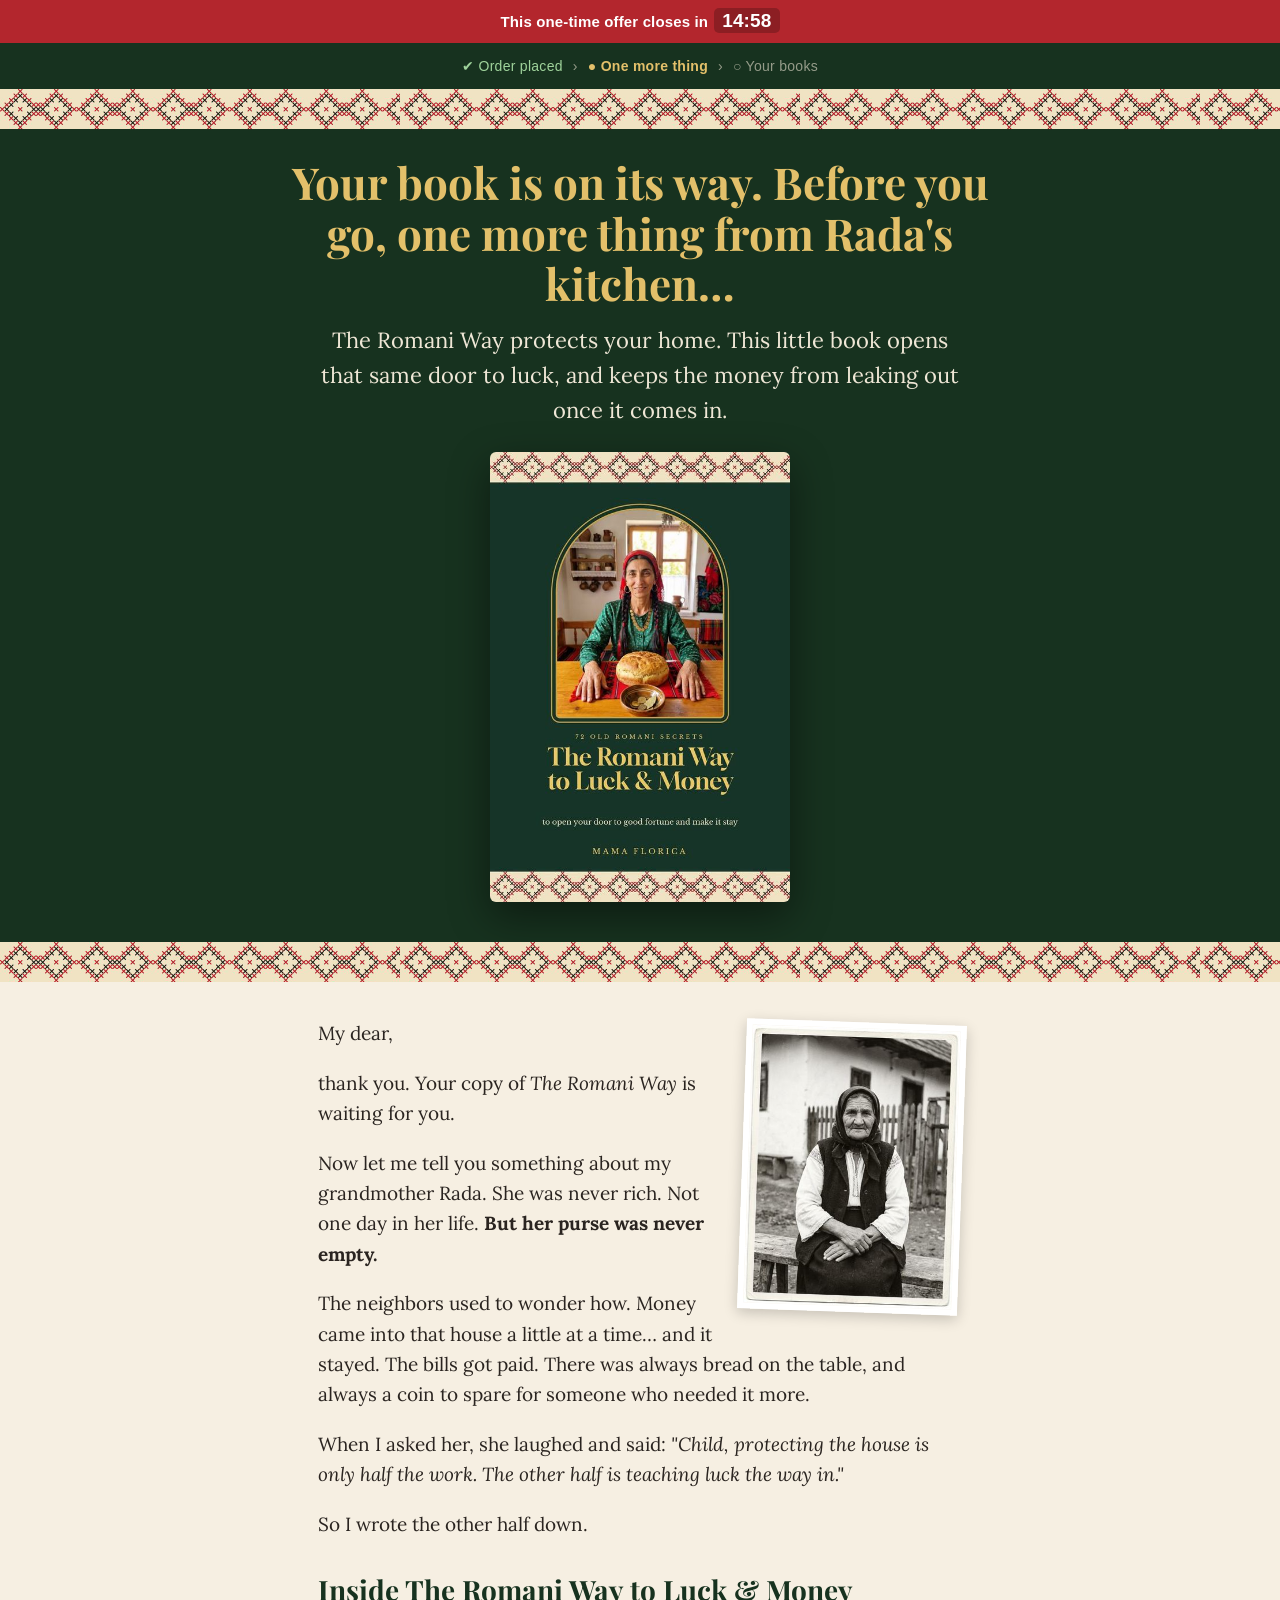
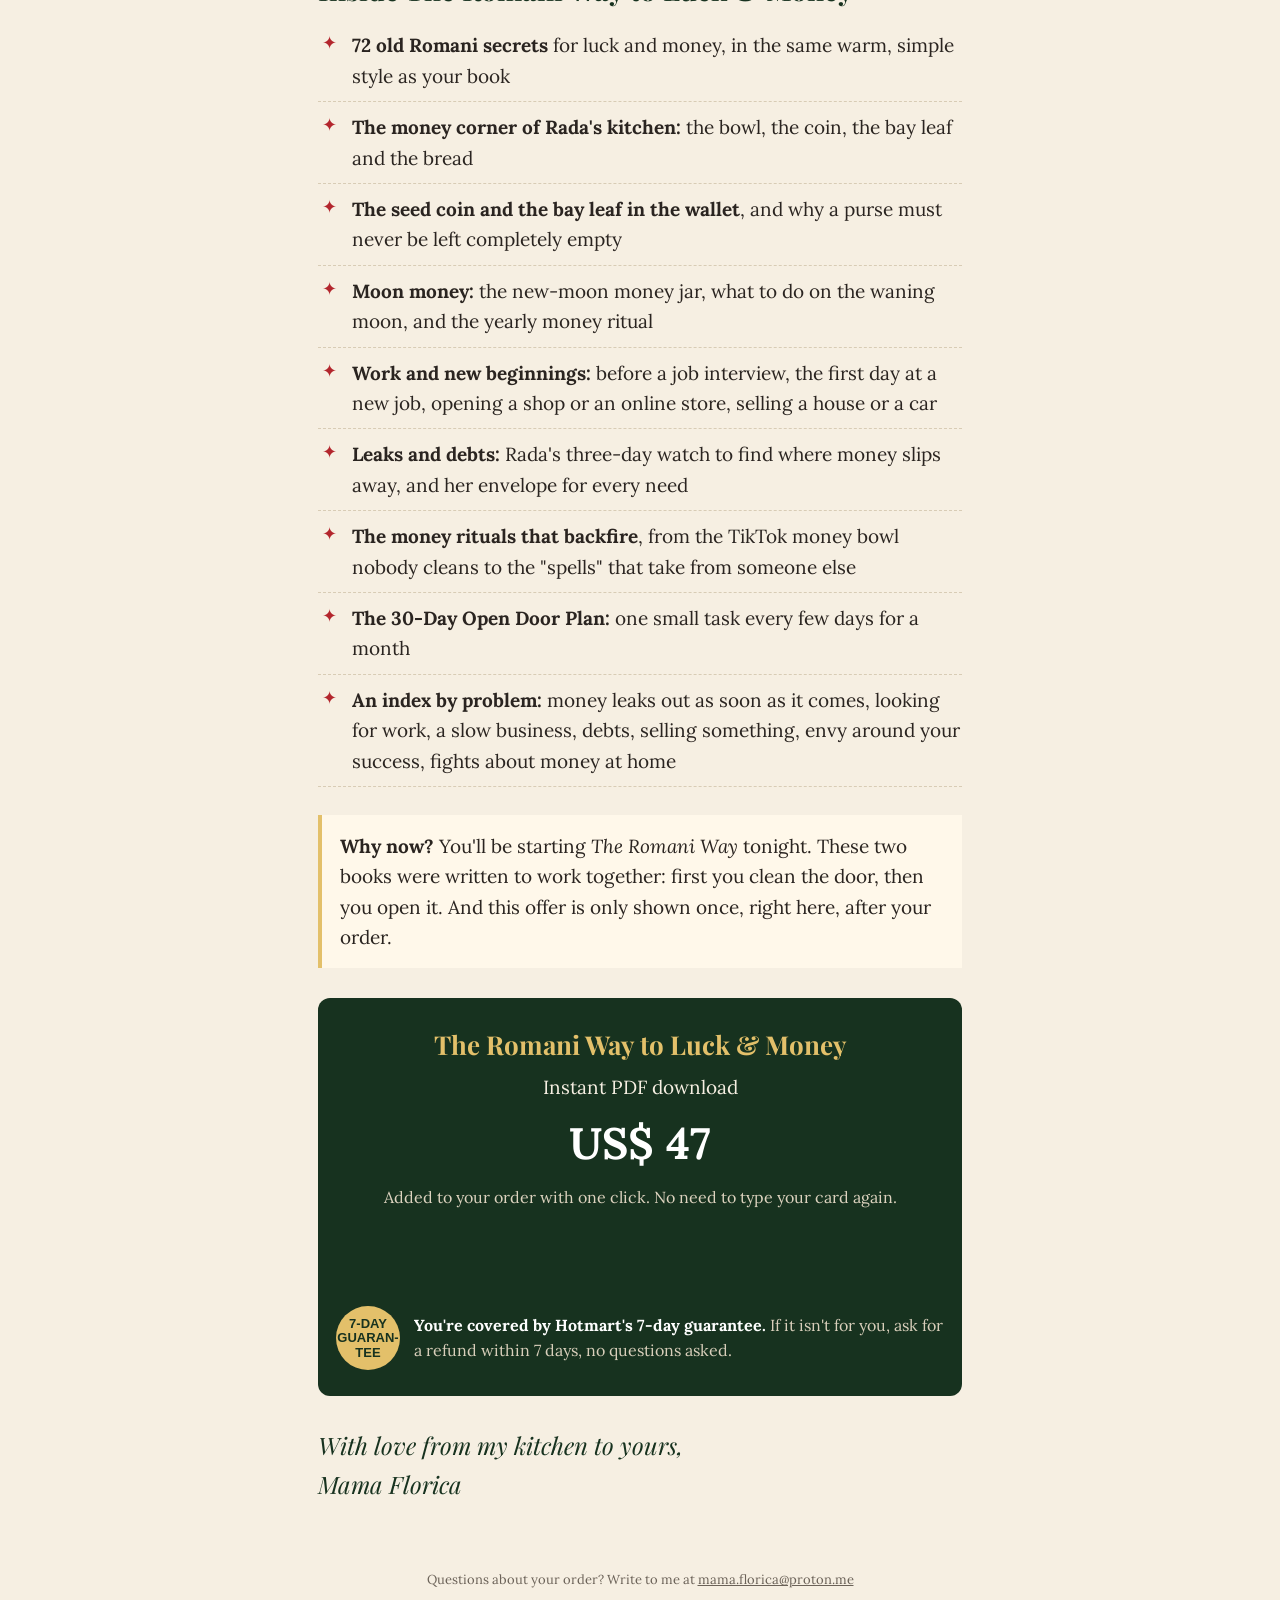
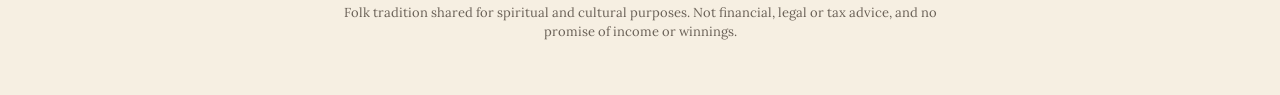
==== luck-and-money.html @ 4f9c2019 "Add files via upload" ====
<!doctype html>
<html lang="en">
<head>
<meta charset="utf-8">
<meta name="viewport" content="width=device-width,initial-scale=1">
<meta name="robots" content="noindex">
<title>One more thing from Rada's kitchen | Mama Florica</title>
<link rel="preconnect" href="https://fonts.googleapis.com"><link rel="preconnect" href="https://fonts.gstatic.com" crossorigin>
<link href="https://fonts.googleapis.com/css2?family=Lora:ital,wght@0,400;0,700;1,400&family=Playfair+Display:ital,wght@0,700;1,400&display=swap" rel="stylesheet">
<link rel="stylesheet" href="style.css">
</head>
<body>
<div class="timer"><span id="timer-label">This one-time offer closes in</span><b id="countdown">15:00</b></div>
<div class="steps"><span class="done">✔ Order placed</span><span>›</span><span class="now">● One more thing</span><span>›</span><span>○ Your books</span></div>
<div class="border"></div>
<section class="hero">
  <h1>Your book is on its way. Before you go, one more thing from Rada's kitchen…</h1>
  <p class="sub">The Romani Way protects your home. This little book opens that same door to luck, and keeps the money from leaking out once it comes in.</p>
  <img class="cover" src="luck-money.jpg" alt="The Romani Way to Luck &amp; Money, by Mama Florica" width="520" height="780">
</section>
<div class="border"></div>

<main>
  <div class="letter">
    <img class="portrait" src="rada.jpg" alt="Grandmother Rada" width="360" height="481">
    <p>My dear,</p>
    <p>thank you. Your copy of <i>The Romani Way</i> is waiting for you.</p>
    <p>Now let me tell you something about my grandmother Rada. She was never rich. Not one day in her life. <b>But her purse was never empty.</b></p>
    <p>The neighbors used to wonder how. Money came into that house a little at a time… and it stayed. The bills got paid. There was always bread on the table, and always a coin to spare for someone who needed it more.</p>
    <p>When I asked her, she laughed and said: <i>"Child, protecting the house is only half the work. The other half is teaching luck the way in."</i></p>
    <p>So I wrote the other half down.</p>
  </div>

  <h2>Inside The Romani Way to Luck &amp; Money</h2>
  <ul class="inside">
    <li><b>72 old Romani secrets</b> for luck and money, in the same warm, simple style as your book</li>
    <li><b>The money corner of Rada's kitchen:</b> the bowl, the coin, the bay leaf and the bread</li>
    <li><b>The seed coin and the bay leaf in the wallet</b>, and why a purse must never be left completely empty</li>
    <li><b>Moon money:</b> the new-moon money jar, what to do on the waning moon, and the yearly money ritual</li>
    <li><b>Work and new beginnings:</b> before a job interview, the first day at a new job, opening a shop or an online store, selling a house or a car</li>
    <li><b>Leaks and debts:</b> Rada's three-day watch to find where money slips away, and her envelope for every need</li>
    <li><b>The money rituals that backfire</b>, from the TikTok money bowl nobody cleans to the "spells" that take from someone else</li>
    <li><b>The 30-Day Open Door Plan:</b> one small task every few days for a month</li>
    <li><b>An index by problem:</b> money leaks out as soon as it comes, looking for work, a slow business, debts, selling something, envy around your success, fights about money at home</li>
  </ul>

  <div class="why"><b>Why now?</b> You'll be starting <i>The Romani Way</i> tonight. These two books were written to work together: first you clean the door, then you open it. And this offer is only shown once, right here, after your order.</div>

  <div class="offer">
    <h3>The Romani Way to Luck &amp; Money</h3>
    <div>Instant PDF download</div>
    <div class="price">US$ 47</div>
    <p class="note">Added to your order with one click. No need to type your card again.</p>
    <!-- HOTMART FUNNEL WIDGET: START -->
    <div id="hotmart-sales-funnel"></div>
    <!-- HOTMART FUNNEL WIDGET: END -->
    <div class="closed">This offer has closed. Your order is complete: check your email for your book.</div>
    <div class="guarantee"><div class="seal">7-DAY<br>GUARAN&shy;TEE</div><div><b>You're covered by Hotmart's 7-day guarantee.</b> If it isn't for you, ask for a refund within 7 days, no questions asked.</div></div>
  </div>

  <p class="sign">With love from my kitchen to yours,<br>Mama Florica</p>
</main>

<footer>
  <p>Questions about your order? Write to me at <a href="mailto:mama.florica@proton.me">mama.florica@proton.me</a></p>
  <p>Folk tradition shared for spiritual and cultural purposes. Not financial, legal or tax advice, and no promise of income or winnings.</p>
</footer>
<script src="timer.js"></script>
</body>
</html>
---- style.css ----
:root{--green:#17321f;--green2:#20422a;--gold:#e3c06a;--cream:#f6efe2;--ink:#2a2420;--red:#b3262d;--muted:#6b6258}
*{box-sizing:border-box}
html,body{margin:0}
body{background:var(--cream);color:var(--ink);font-family:Lora,Georgia,serif;font-size:19px;line-height:1.6}
.border{height:40px;background:url(border.jpg) repeat-x;background-size:auto 40px}
.steps{display:flex;justify-content:center;gap:10px;flex-wrap:wrap;padding:12px 16px;background:var(--green);color:#e9e2d0;font-family:Arial,sans-serif;font-size:14px;letter-spacing:.02em}
.steps span{opacity:.6}.steps .done{opacity:1;color:#9fd39b}.steps .now{opacity:1;color:var(--gold);font-weight:bold}
.hero{background:var(--green);color:var(--cream);text-align:center;padding:28px 16px 40px}
.hero h1{font-family:"Playfair Display",Georgia,serif;font-weight:700;color:var(--gold);font-size:clamp(28px,6vw,44px);line-height:1.15;margin:0 auto 14px;max-width:760px}
.hero p.sub{font-size:clamp(18px,3.5vw,22px);max-width:640px;margin:0 auto 24px;color:#efe7d6}
.cover{display:block;width:min(300px,70vw);margin:0 auto;border-radius:6px;box-shadow:0 14px 40px rgba(0,0,0,.45)}
main{max-width:680px;margin:0 auto;padding:36px 18px 20px}
.letter p{margin:0 0 1em}
.sign{font-family:"Playfair Display",Georgia,serif;font-style:italic;font-size:24px;color:var(--green)}
.portrait{float:right;width:42%;max-width:220px;margin:4px 0 12px 18px;border:6px solid #fff;box-shadow:0 4px 14px rgba(0,0,0,.2);transform:rotate(2deg)}
.portrait.wide{float:none;width:100%;max-width:none;margin:0 0 18px;transform:none}
h2{font-family:"Playfair Display",Georgia,serif;color:var(--green);font-size:28px;line-height:1.2;margin:34px 0 14px;clear:both}
ul.inside{list-style:none;padding:0;margin:0}
ul.inside li{padding:10px 0 10px 34px;position:relative;border-bottom:1px dashed #d8ccb5}
ul.inside li:before{content:"✦";position:absolute;left:4px;top:9px;color:var(--red);font-size:18px}
.why{background:#fff8ea;border-left:4px solid var(--gold);padding:16px 18px;margin:28px 0}
.offer{background:var(--green);color:var(--cream);border-radius:12px;padding:26px 18px;text-align:center;margin:30px 0}
.offer h3{font-family:"Playfair Display",Georgia,serif;color:var(--gold);font-size:26px;margin:0 0 6px}
.offer .price{font-size:44px;font-weight:700;color:#fff;margin:6px 0}
.offer .note{font-size:16px;color:#ddd3bf;margin:0 0 18px}
#hotmart-sales-funnel{min-height:60px}
.guarantee{display:flex;gap:14px;align-items:center;font-size:16px;color:var(--muted);margin:10px 0 0;text-align:left}
.guarantee b{color:var(--ink)}
.seal{flex:0 0 64px;height:64px;border-radius:50%;background:var(--gold);color:var(--green);display:flex;align-items:center;justify-content:center;font:700 13px/1.1 Arial,sans-serif;text-align:center}
footer{max-width:680px;margin:0 auto;padding:10px 18px 40px;font-size:13px;color:var(--muted);text-align:center;line-height:1.5}
footer a{color:var(--muted)}
@media (max-width:520px){body{font-size:18px}.portrait{width:46%}}
img{height:auto;max-width:100%}
.offer .guarantee{color:#d9cfbb;margin-top:18px}.offer .guarantee b{color:#fff}
.timer{position:sticky;top:0;z-index:10;background:var(--red);color:#fff;text-align:center;padding:9px 12px;font:600 15px/1.3 Arial,sans-serif;letter-spacing:.01em}
.timer b{font-size:19px;font-variant-numeric:tabular-nums;background:rgba(0,0,0,.22);padding:2px 8px;border-radius:5px;margin-left:6px}
.closed{display:none;background:#fff8ea;color:var(--ink);border-radius:8px;padding:16px;font-size:17px}
body.expired #hotmart-sales-funnel,body.expired .price,body.expired .note{display:none}
body.expired .closed{display:block}
body.expired .timer{background:#555}
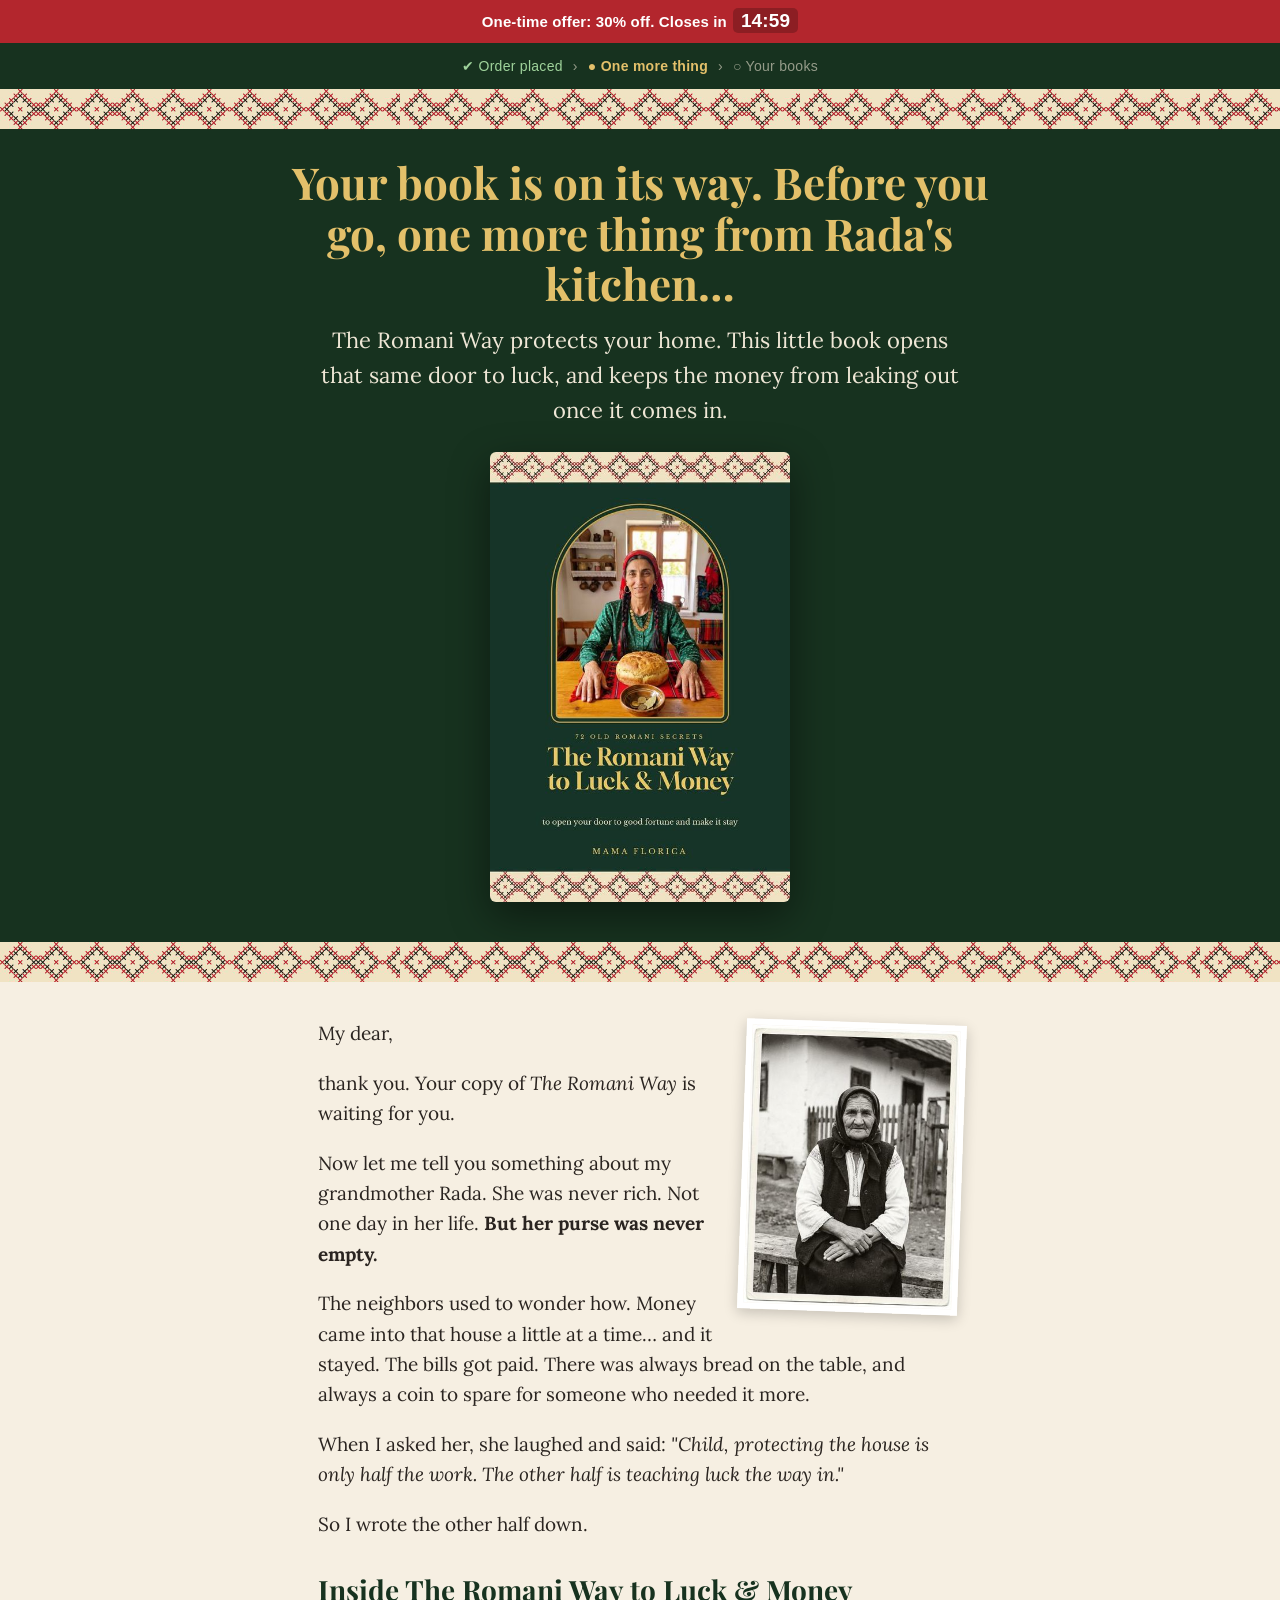
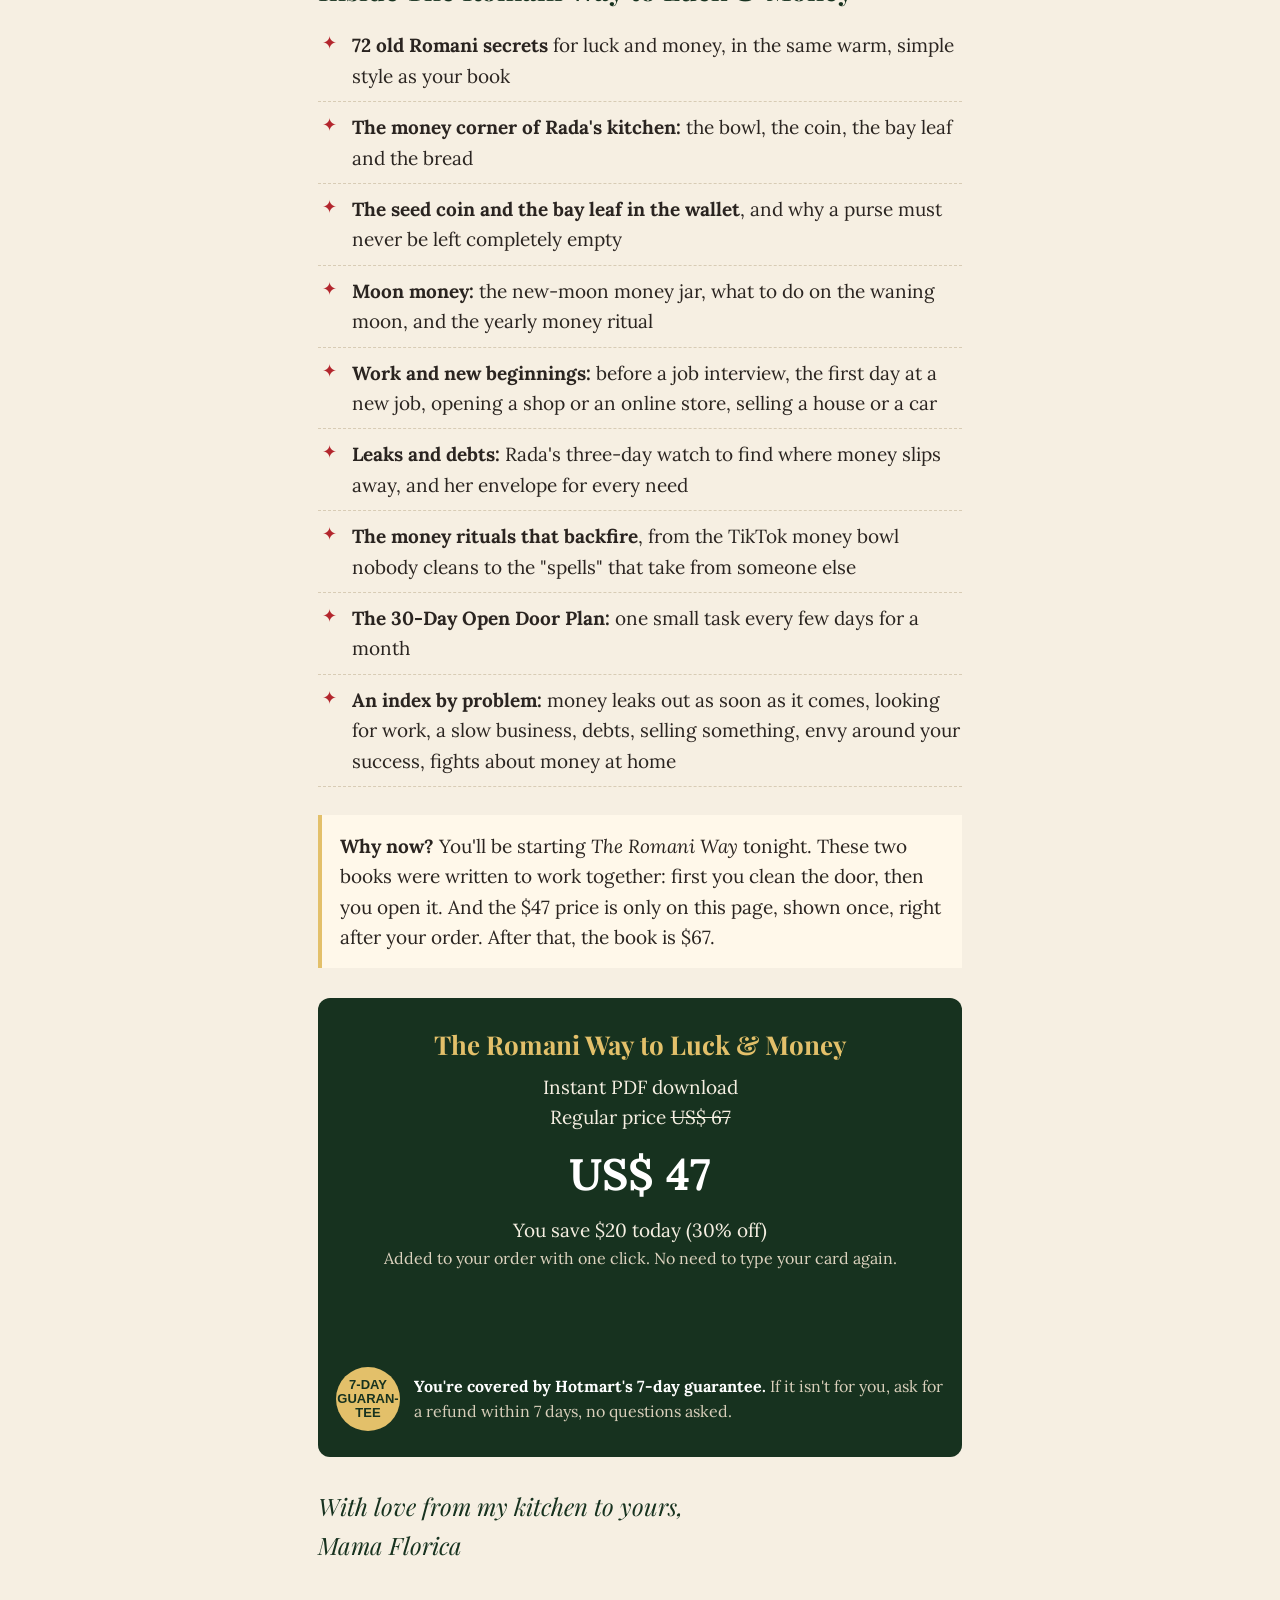
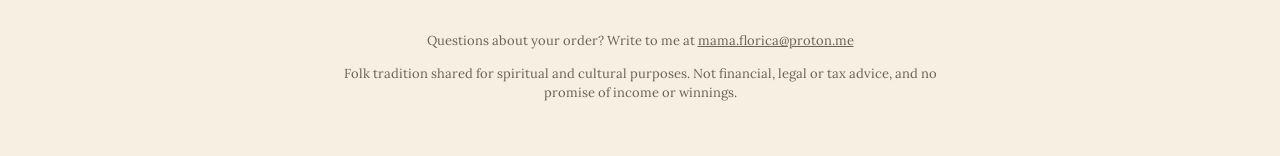
==== commit 76a077fd: "Update offer details and pricing information" ====
--- a/luck-and-money.html
+++ b/luck-and-money.html
@@ -10,7 +10,7 @@
 <link rel="stylesheet" href="style.css">
 </head>
 <body>
-<div class="timer"><span id="timer-label">This one-time offer closes in</span><b id="countdown">15:00</b></div>
+<div class="timer"><span id="timer-label">One-time offer: 30% off. Closes in</span><b id="countdown">15:00</b></div>
 <div class="steps"><span class="done">✔ Order placed</span><span>›</span><span class="now">● One more thing</span><span>›</span><span>○ Your books</span></div>
 <div class="border"></div>
 <section class="hero">
@@ -44,12 +44,14 @@
     <li><b>An index by problem:</b> money leaks out as soon as it comes, looking for work, a slow business, debts, selling something, envy around your success, fights about money at home</li>
   </ul>
 
-  <div class="why"><b>Why now?</b> You'll be starting <i>The Romani Way</i> tonight. These two books were written to work together: first you clean the door, then you open it. And this offer is only shown once, right here, after your order.</div>
+  <div class="why"><b>Why now?</b> You'll be starting <i>The Romani Way</i> tonight. These two books were written to work together: first you clean the door, then you open it. And the $47 price is only on this page, shown once, right after your order. After that, the book is $67.</div>
 
   <div class="offer">
     <h3>The Romani Way to Luck &amp; Money</h3>
     <div>Instant PDF download</div>
+    <div class="was">Regular price <s>US$ 67</s></div>
     <div class="price">US$ 47</div>
+    <div class="save">You save $20 today (30% off)</div>
     <p class="note">Added to your order with one click. No need to type your card again.</p>
     <!-- HOTMART FUNNEL WIDGET: START -->
     <div id="hotmart-sales-funnel"></div>
